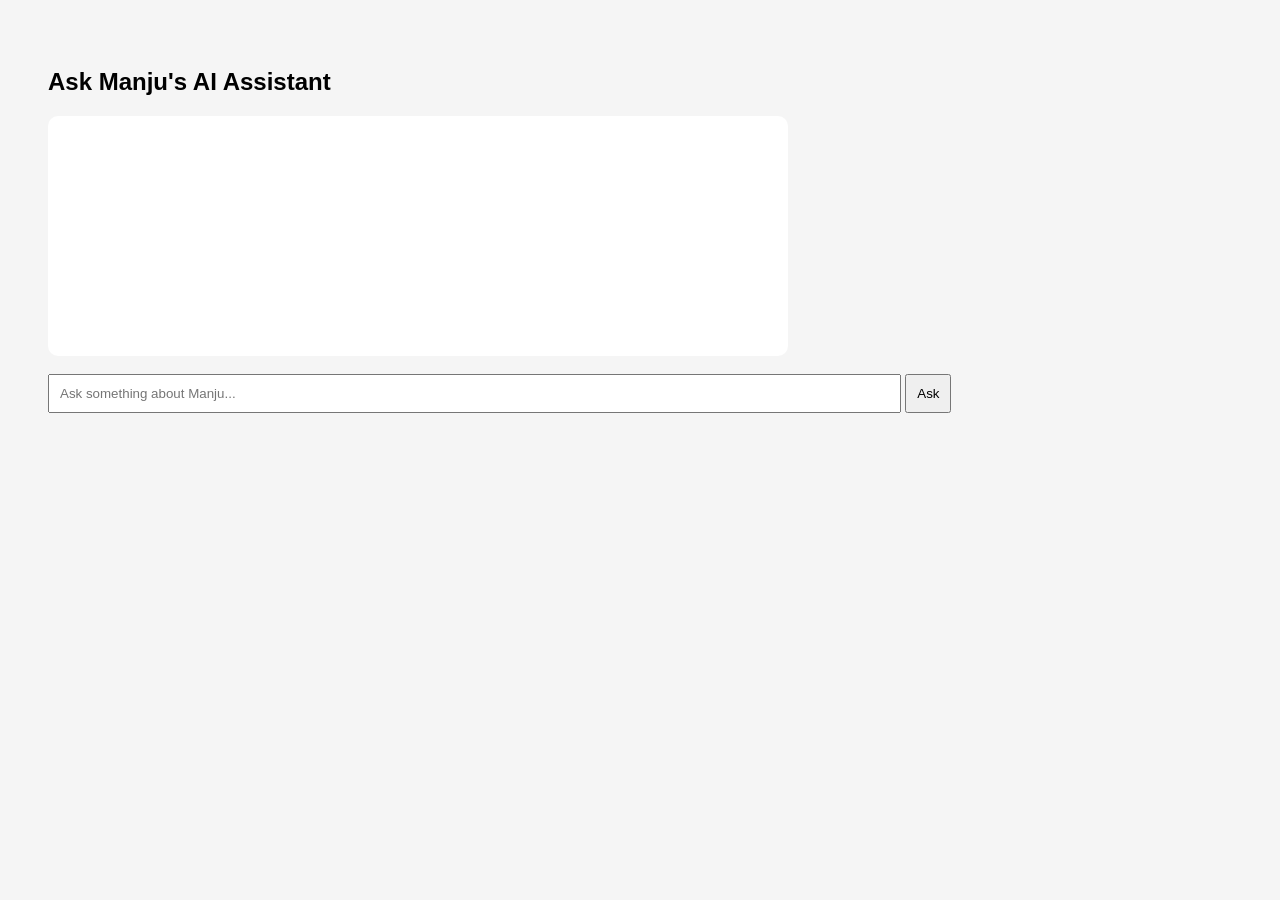
==== index.html @ db9504d4 "initial frontend" ====
<!DOCTYPE html>
<html>

<head>

<title>Manju AI Assistant</title>

<link rel="stylesheet" href="css/style.css">

</head>

<body>

<h2>Ask Manju's AI Assistant</h2>

<div id="chat"></div>

<br>

<input id="question" placeholder="Ask something about Manju...">

<button onclick="ask()">Ask</button>

<script src="js/chat.js"></script>

</body>

</html>
---- css/style.css ----
body{
font-family: Arial;
background:#f5f5f5;
padding:40px;
}

#chat{
background:white;
padding:20px;
border-radius:10px;
max-width:700px;
min-height:200px;
}

input{
width:70%;
padding:10px;
}

button{
padding:10px;
}

.message{
margin-top:15px;
}

.user{
color:blue;
}

.ai{
color:green;
}
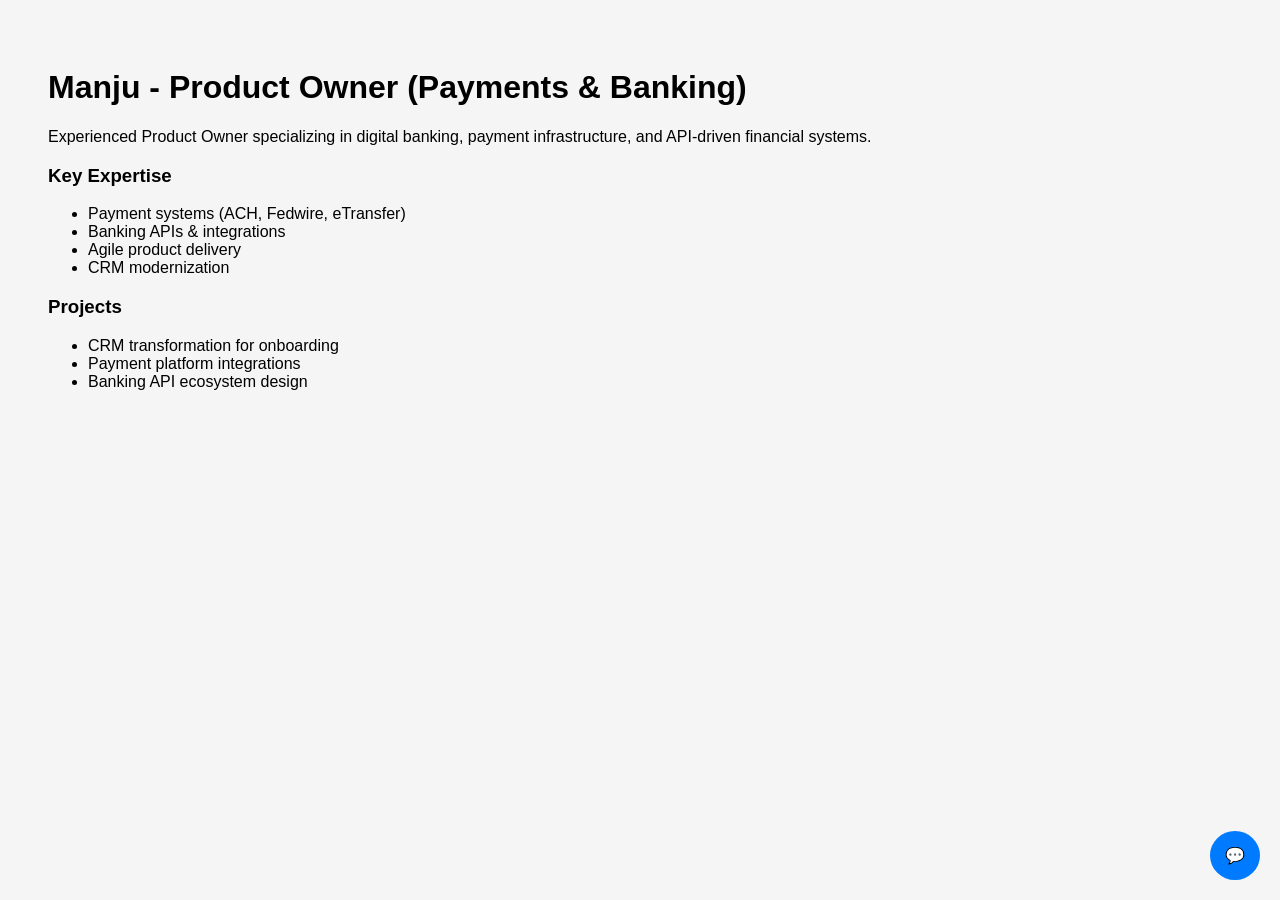
==== commit 84000318: "initial frontend" ====
--- a/index.html
+++ b/index.html
@@ -2,27 +2,56 @@
 <html>
 
 <head>
-
-<title>Manju AI Assistant</title>
-
-<link rel="stylesheet" href="css/style.css">
-
+    <title>Manju | AI Product Portfolio</title>
+    <link rel="stylesheet" href="css/style.css">
 </head>
 
 <body>
 
-<h2>Ask Manju's AI Assistant</h2>
+<h1>Manju - Product Owner (Payments & Banking)</h1>
 
-<div id="chat"></div>
+<p>
+Experienced Product Owner specializing in digital banking, payment infrastructure,
+and API-driven financial systems.
+</p>
 
-<br>
+<h3>Key Expertise</h3>
+<ul>
+<li>Payment systems (ACH, Fedwire, eTransfer)</li>
+<li>Banking APIs & integrations</li>
+<li>Agile product delivery</li>
+<li>CRM modernization</li>
+</ul>
 
-<input id="question" placeholder="Ask something about Manju...">
+<h3>Projects</h3>
+<ul>
+<li>CRM transformation for onboarding</li>
+<li>Payment platform integrations</li>
+<li>Banking API ecosystem design</li>
+</ul>
 
-<button onclick="ask()">Ask</button>
+<!-- Chat Button -->
+<div id="chatbot-button" onclick="toggleChat()">💬</div>
 
-<script src="js/chat.js"></script>
+<!-- Chat Window -->
+<div id="chatbot-container">
+
+    <div id="chat-header">
+        Ask Me Anything
+        <span onclick="toggleChat()">✖</span>
+    </div>
+
+    <div id="chat-body"></div>
+
+    <div id="chat-input-area">
+        <input id="chat-input" placeholder="Ask about Manju..." />
+        <button onclick="sendMessage()">Send</button>
+    </div>
+
+</div>
+
+<script src="js/api.js"></script>
+<script src="js/chatbot.js"></script>
 
 </body>
-
 </html>
--- a/css/style.css
+++ b/css/style.css
@@ -1,34 +1,51 @@
 body{
 font-family: Arial;
+padding:40px;
 background:#f5f5f5;
-padding:40px;
 }
 
-#chat{
-background:white;
-padding:20px;
-border-radius:10px;
-max-width:700px;
-min-height:200px;
+#chatbot-button{
+position:fixed;
+bottom:20px;
+right:20px;
+background:#007bff;
+color:white;
+padding:15px;
+border-radius:50%;
+cursor:pointer;
 }
 
-input{
-width:70%;
+#chatbot-container{
+position:fixed;
+bottom:80px;
+right:20px;
+width:320px;
+height:420px;
+background:white;
+display:none;
+flex-direction:column;
+border-radius:10px;
+box-shadow:0 0 10px rgba(0,0,0,0.2);
+}
+
+#chat-header{
+background:#007bff;
+color:white;
 padding:10px;
 }
 
-button{
+#chat-body{
+flex:1;
+padding:10px;
+overflow-y:auto;
+}
+
+#chat-input-area{
+display:flex;
 padding:10px;
 }
 
-.message{
-margin-top:15px;
-}
-
-.user{
-color:blue;
-}
-
-.ai{
-color:green;
+#chat-input{
+flex:1;
+padding:5px;
 }
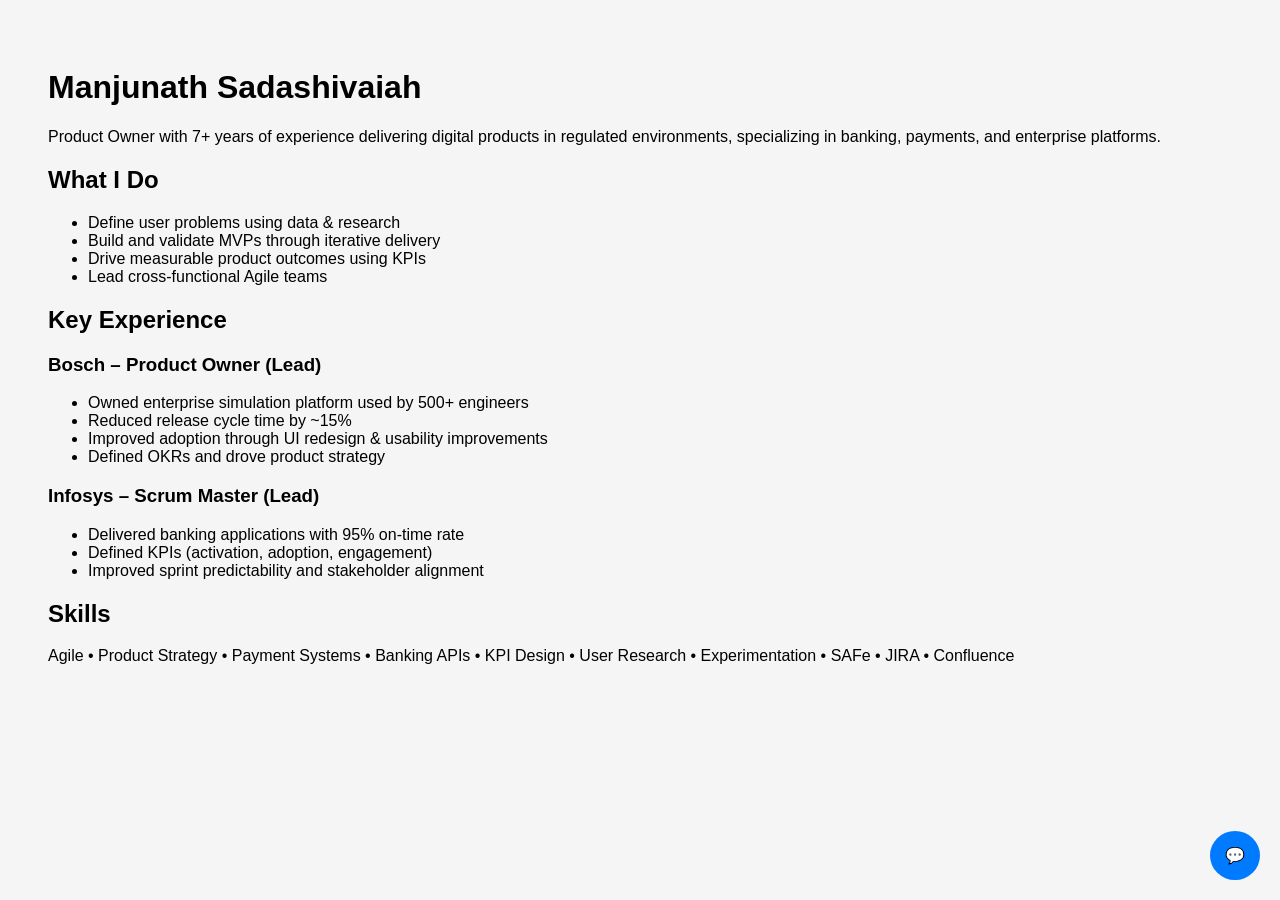
==== commit a593ec32: "chatbot_widget" ====
--- a/index.html
+++ b/index.html
@@ -2,38 +2,53 @@
 <html>
 
 <head>
-    <title>Manju | AI Product Portfolio</title>
+    <title>Manjunath | Product Owner - Payments & Banking</title>
     <link rel="stylesheet" href="css/style.css">
 </head>
 
 <body>
 
-<h1>Manju - Product Owner (Payments & Banking)</h1>
+<h1>Manjunath Sadashivaiah</h1>
 
 <p>
-Experienced Product Owner specializing in digital banking, payment infrastructure,
-and API-driven financial systems.
+Product Owner with 7+ years of experience delivering digital products in regulated environments,
+specializing in banking, payments, and enterprise platforms.
 </p>
 
-<h3>Key Expertise</h3>
+<h2>What I Do</h2>
 <ul>
-<li>Payment systems (ACH, Fedwire, eTransfer)</li>
-<li>Banking APIs & integrations</li>
-<li>Agile product delivery</li>
-<li>CRM modernization</li>
+<li>Define user problems using data & research</li>
+<li>Build and validate MVPs through iterative delivery</li>
+<li>Drive measurable product outcomes using KPIs</li>
+<li>Lead cross-functional Agile teams</li>
 </ul>
 
-<h3>Projects</h3>
+<h2>Key Experience</h2>
+
+<h3>Bosch – Product Owner (Lead)</h3>
 <ul>
-<li>CRM transformation for onboarding</li>
-<li>Payment platform integrations</li>
-<li>Banking API ecosystem design</li>
+<li>Owned enterprise simulation platform used by 500+ engineers</li>
+<li>Reduced release cycle time by ~15%</li>
+<li>Improved adoption through UI redesign & usability improvements</li>
+<li>Defined OKRs and drove product strategy</li>
 </ul>
 
-<!-- Chat Button -->
+<h3>Infosys – Scrum Master (Lead)</h3>
+<ul>
+<li>Delivered banking applications with 95% on-time rate</li>
+<li>Defined KPIs (activation, adoption, engagement)</li>
+<li>Improved sprint predictability and stakeholder alignment</li>
+</ul>
+
+<h2>Skills</h2>
+<p>
+Agile • Product Strategy • Payment Systems • Banking APIs • KPI Design • 
+User Research • Experimentation • SAFe • JIRA • Confluence
+</p>
+
+<!-- CHATBOT -->
 <div id="chatbot-button" onclick="toggleChat()">💬</div>
 
-<!-- Chat Window -->
 <div id="chatbot-container">
 
     <div id="chat-header">
@@ -44,7 +59,7 @@
     <div id="chat-body"></div>
 
     <div id="chat-input-area">
-        <input id="chat-input" placeholder="Ask about Manju..." />
+        <input id="chat-input" placeholder="Ask about Manjunath..." />
         <button onclick="sendMessage()">Send</button>
     </div>
 
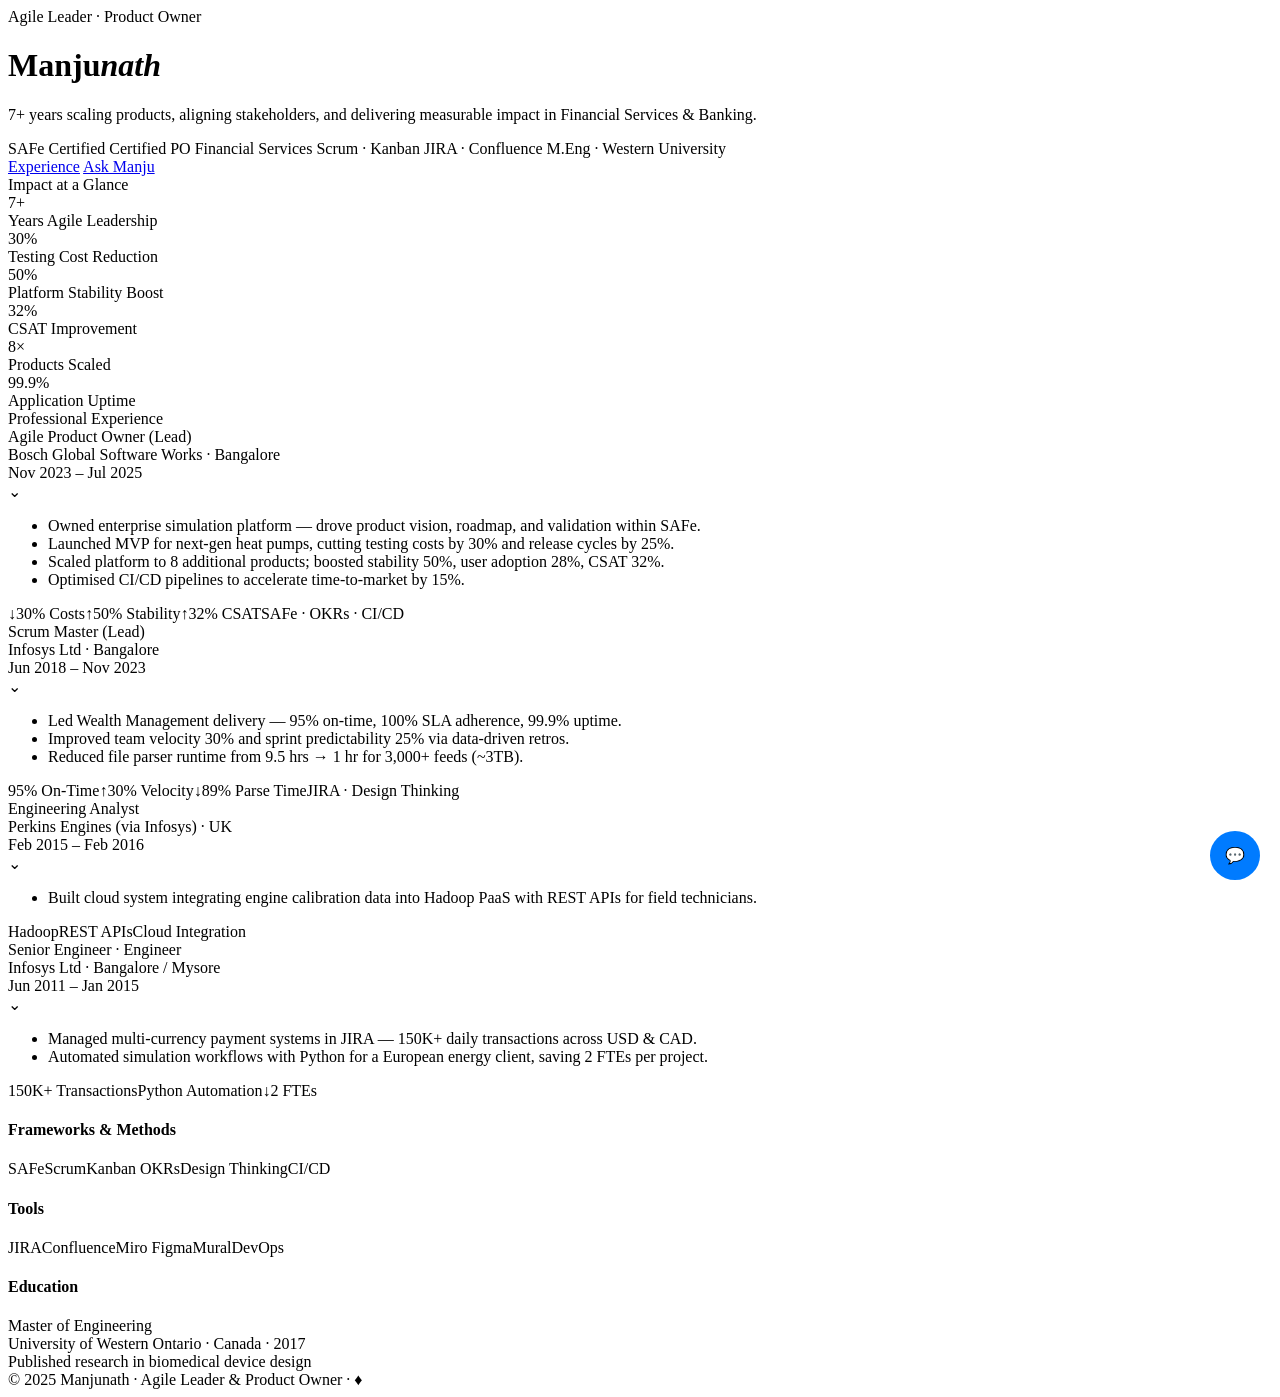
==== commit 51baffc3: "stable basic chatbot version" ====
--- a/index.html
+++ b/index.html
@@ -1,50 +1,105 @@
 <!DOCTYPE html>
-<html>
+<html lang="en">
 
 <head>
-    <title>Manjunath | Product Owner - Payments & Banking</title>
-    <link rel="stylesheet" href="css/style.css">
+    <meta charset="UTF-8">
+    <meta name="viewport" content="width=device-width, initial-scale=1.0">
+    <title>Manjunath — Agile Leader & Product Owner</title>
+    
+  <!-- Fonts -->
+    <link href="https://fonts.googleapis.com/css2?family=Cormorant+Garamond:ital,wght@0,300;0,400;0,600;1,400&family=DM+Sans:wght@300;400;500&display=swap" rel="stylesheet">
+  <!-- site Styles -->   
+     <link rel="stylesheet" href="css/site_Theme.css">
+  <!-- chatbot Styles -->   
+     <link rel="stylesheet" href="css/style.css">
 </head>
-
 <body>
 
-<h1>Manjunath Sadashivaiah</h1>
 
-<p>
-Product Owner with 7+ years of experience delivering digital products in regulated environments,
-specializing in banking, payments, and enterprise platforms.
-</p>
+<header>
+  <div class="header-inner">
+    <div>
+      <div class="eyebrow">Agile Leader · Product Owner</div>
+      <h1 class="name">Manju<em>nath</em></h1>
+      <p class="tagline">7+ years scaling products, aligning stakeholders, and delivering measurable impact in Financial Services &amp; Banking.</p>
+    </div>
+    <div class="header-pills">
+      <span class="pill gold">SAFe Certified</span>
+      <span class="pill gold">Certified PO</span>
+      <span class="pill">Financial Services</span>
+      <span class="pill">Scrum · Kanban</span>
+      <span class="pill">JIRA · Confluence</span>
+      <span class="pill">M.Eng · Western University</span>
+    </div>
+  </div>
+</header>
 
-<h2>What I Do</h2>
-<ul>
-<li>Define user problems using data & research</li>
-<li>Build and validate MVPs through iterative delivery</li>
-<li>Drive measurable product outcomes using KPIs</li>
-<li>Lead cross-functional Agile teams</li>
-</ul>
+<nav>
+  <div class="nav-inner">
+    <a href="#main">Experience</a>
+    <a href="#chat">Ask Manju</a>
+  </div>
+</nav>
 
-<h2>Key Experience</h2>
+<div class="main" id="main">
 
-<h3>Bosch – Product Owner (Lead)</h3>
-<ul>
-<li>Owned enterprise simulation platform used by 500+ engineers</li>
-<li>Reduced release cycle time by ~15%</li>
-<li>Improved adoption through UI redesign & usability improvements</li>
-<li>Defined OKRs and drove product strategy</li>
-</ul>
+  <!-- LEFT -->
+  <div>
+    <div class="section-label">Impact at a Glance</div>
+    <div class="stats-row">
+      <div class="stat"><div class="n">7+</div><div class="d">Years Agile Leadership</div></div>
+      <div class="stat"><div class="n">30%</div><div class="d">Testing Cost Reduction</div></div>
+      <div class="stat"><div class="n">50%</div><div class="d">Platform Stability Boost</div></div>
+      <div class="stat"><div class="n">32%</div><div class="d">CSAT Improvement</div></div>
+      <div class="stat"><div class="n">8×</div><div class="d">Products Scaled</div></div>
+      <div class="stat"><div class="n">99.9%</div><div class="d">Application Uptime</div></div>
+    </div>
+</div>
 
-<h3>Infosys – Scrum Master (Lead)</h3>
-<ul>
-<li>Delivered banking applications with 95% on-time rate</li>
-<li>Defined KPIs (activation, adoption, engagement)</li>
-<li>Improved sprint predictability and stakeholder alignment</li>
-</ul>
+<div id="container"></div>
+<script>
+fetch('Prof_summ.html')
+  .then(res => {
+    if (!res.ok) throw new Error('HTTP ' + res.status);
+    return res.text();
+  })
+  .then(html => {
+    document.getElementById('container').innerHTML = html;
+  })
+  .catch(err => {
+    console.error('Failed to load Prof_summ.html', err);
+    document.getElementById('container').innerHTML = '<p>Unable to load content.</p>';
+  });
+</script>
 
-<h2>Skills</h2>
-<p>
-Agile • Product Strategy • Payment Systems • Banking APIs • KPI Design • 
-User Research • Experimentation • SAFe • JIRA • Confluence
-</p>
+  <!-- RIGHT -->
+  <div class="right-col" id="chat">
+
+    <div class="skill-block">
+      <h4>Frameworks &amp; Methods</h4>
+      <div class="tags">
+        <span class="tag">SAFe</span><span class="tag">Scrum</span><span class="tag">Kanban</span>
+        <span class="tag">OKRs</span><span class="tag">Design Thinking</span><span class="tag">CI/CD</span>
+      </div>
+    </div>
+
+    <div class="skill-block">
+      <h4>Tools</h4>
+      <div class="tags">
+        <span class="tag">JIRA</span><span class="tag">Confluence</span><span class="tag">Miro</span>
+        <span class="tag">Figma</span><span class="tag">Mural</span><span class="tag">DevOps</span>
+      </div>
+    </div>
+
+    <div class="edu-block">
+      <h4>Education</h4>
+      <div class="edu-deg">Master of Engineering</div>
+      <div class="edu-school">University of Western Ontario · Canada · 2017</div>
+      <div class="edu-note">Published research in biomedical device design</div>
+    </div>
+
+<footer>© 2025 Manjunath · Agile Leader &amp; Product Owner · <span>♦</span></footer>
+
 
 <!-- CHATBOT -->
 <div id="chatbot-button" onclick="toggleChat()">💬</div>
@@ -65,6 +120,12 @@
 
 </div>
 
+<script>
+  function toggleCard(element) {
+    element.classList.toggle('open');
+  }
+</script>
+
 <script src="js/api.js"></script>
 <script src="js/chatbot.js"></script>
 
--- a/css/style.css
+++ b/css/style.css
@@ -1,9 +1,3 @@
-body{
-font-family: Arial;
-padding:40px;
-background:#f5f5f5;
-}
-
 #chatbot-button{
 position:fixed;
 bottom:20px;
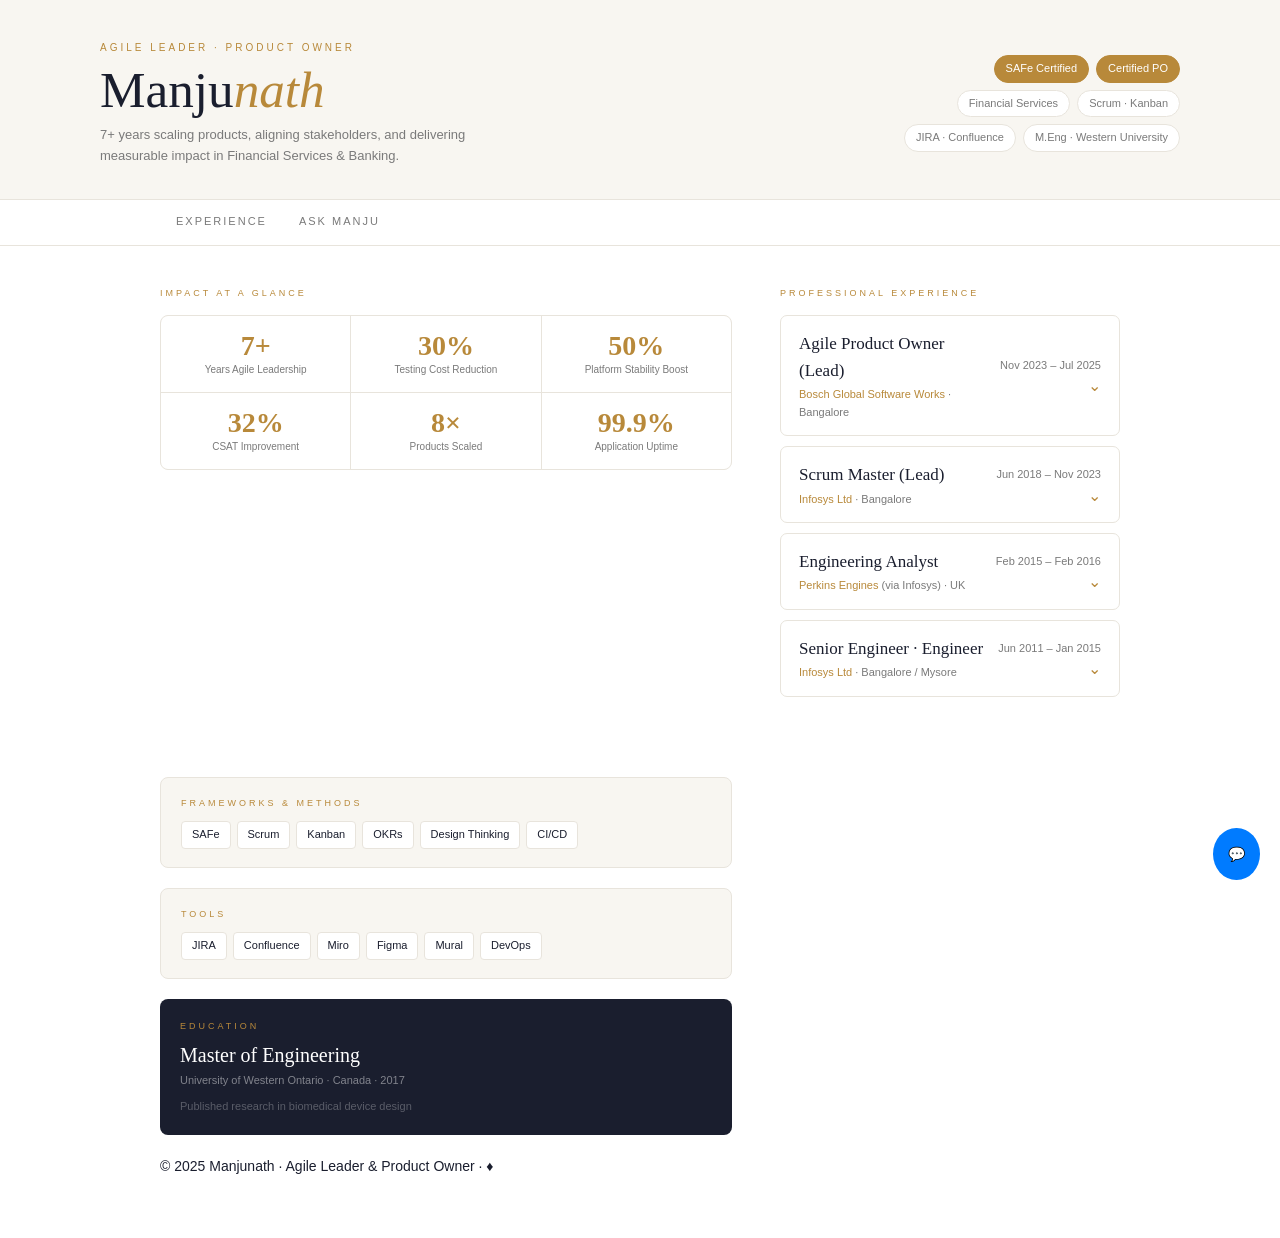
==== commit 61780990: "stable basic chatbot version1" ====
--- a/index.html
+++ b/index.html
@@ -9,7 +9,7 @@
   <!-- Fonts -->
     <link href="https://fonts.googleapis.com/css2?family=Cormorant+Garamond:ital,wght@0,300;0,400;0,600;1,400&family=DM+Sans:wght@300;400;500&display=swap" rel="stylesheet">
   <!-- site Styles -->   
-     <link rel="stylesheet" href="css/site_Theme.css">
+     <link rel="stylesheet" href="css/Site_Theme.css">
   <!-- chatbot Styles -->   
      <link rel="stylesheet" href="css/style.css">
 </head>
--- a/css/Site_Theme.css
+++ b/css/Site_Theme.css
@@ -0,0 +1,263 @@
+  :root {
+    --ink: #1a1e2e;
+    --paper: #ffffff;
+    --gold: #b8893a;
+    --gold-light: #d4a85a;
+    --muted: #7a7a7a;
+    --border: #e8e4dc;
+    --soft: #f8f6f1;
+  }
+  * { margin: 0; padding: 0; box-sizing: border-box; }
+  html { scroll-behavior: smooth; }
+body {
+    font-family: 'DM Sans', sans-serif;
+    background: var(--paper);
+    color: var(--ink);
+    font-size: 14px;
+    line-height: 1.6;
+  }
+
+  /* ── HEADER ── */
+  header {
+    background: var(--soft);
+    border-bottom: 1px solid var(--border);
+    padding: 40px 60px 32px;
+  }
+  .header-inner {
+    max-width: 1080px;
+    margin: 0 auto;
+    display: grid;
+    grid-template-columns: 1fr auto;
+    align-items: center;
+    gap: 40px;
+  }
+  .eyebrow {
+    font-size: 10px;
+    letter-spacing: 3px;
+    text-transform: uppercase;
+    color: var(--gold);
+    font-weight: 500;
+    margin-bottom: 8px;
+  }
+  .name {
+    font-family: 'Cormorant Garamond', serif;
+    font-size: clamp(36px, 4vw, 56px);
+    font-weight: 300;
+    line-height: 1.0;
+    color: var(--ink);
+  }
+  .name em { font-style: italic; color: var(--gold); }
+  .tagline {
+    margin-top: 10px;
+    font-size: 13px;
+    color: var(--muted);
+    max-width: 420px;
+  }
+  .header-pills {
+    display: flex;
+    flex-wrap: wrap;
+    gap: 7px;
+    justify-content: flex-end;
+    max-width: 280px;
+  }
+  .pill {
+    background: var(--paper);
+    border: 1px solid var(--border);
+    font-size: 11px;
+    padding: 4px 11px;
+    border-radius: 20px;
+    color: var(--muted);
+  }
+  .pill.gold { background: var(--gold); color: #fff; border-color: var(--gold); font-weight: 500; }
+
+  /* ── NAV ── */
+  nav {
+    background: var(--paper);
+    border-bottom: 1px solid var(--border);
+    position: sticky;
+    top: 0;
+    z-index: 100;
+  }
+  .nav-inner {
+    max-width: 1080px;
+    margin: 0 auto;
+    display: flex;
+    padding: 0 60px;
+  }
+  nav a {
+    color: var(--muted);
+    text-decoration: none;
+    font-size: 11px;
+    letter-spacing: 2px;
+    text-transform: uppercase;
+    font-weight: 500;
+    padding: 13px 16px;
+    border-bottom: 2px solid transparent;
+    transition: color 0.2s, border-color 0.2s;
+  }
+  nav a:hover { color: var(--gold); border-bottom-color: var(--gold); }
+
+  /* ── MAIN GRID ── */
+  .main {
+    max-width: 1080px;
+    margin: 0 auto;
+    padding: 40px 60px 60px;
+    display: grid;
+    grid-template-columns: 1fr 340px;
+    gap: 48px;
+    align-items: start;
+  }
+
+  /* ── LEFT COLUMN ── */
+  .section-label {
+    font-size: 9px;
+    letter-spacing: 3px;
+    text-transform: uppercase;
+    color: var(--gold);
+    font-weight: 500;
+    margin-bottom: 14px;
+  }
+
+  .stats-row {
+    display: grid;
+    grid-template-columns: repeat(3, 1fr);
+    gap: 1px;
+    background: var(--border);
+    border: 1px solid var(--border);
+    border-radius: 8px;
+    overflow: hidden;
+    margin-bottom: 32px;
+  }
+  .stat {
+    background: var(--paper);
+    padding: 16px 18px;
+    text-align: center;
+  }
+  .stat .n {
+    font-family: 'Cormorant Garamond', serif;
+    font-size: 28px;
+    font-weight: 600;
+    color: var(--gold);
+    line-height: 1;
+  }
+  .stat .d { font-size: 10px; color: var(--muted); margin-top: 3px; line-height: 1.3; }
+
+  .exp-list { display: flex; flex-direction: column; gap: 10px; margin-bottom: 32px; }
+  .exp-card {
+    border: 1px solid var(--border);
+    border-radius: 7px;
+    overflow: hidden;
+    cursor: pointer;
+    transition: border-color 0.2s;
+    background: var(--paper);
+  }
+  .exp-card:hover { border-color: var(--gold); }
+  .exp-head {
+    display: flex;
+    align-items: center;
+    justify-content: space-between;
+    padding: 14px 18px;
+    gap: 12px;
+  }
+  .exp-role {
+    font-family: 'Cormorant Garamond', serif;
+    font-size: 17px;
+    font-weight: 400;
+    color: var(--ink);
+  }
+  .exp-co {
+    font-size: 11px;
+    color: var(--muted);
+    margin-top: 2px;
+  }
+  .exp-co span { color: var(--gold); font-weight: 500; }
+  .exp-right { text-align: right; flex-shrink: 0; }
+  .exp-date { font-size: 11px; color: var(--muted); white-space: nowrap; }
+  .toggle-icon {
+    color: var(--gold);
+    font-size: 16px;
+    line-height: 1;
+    margin-top: 4px;
+    transition: transform 0.3s;
+    display: block;
+    text-align: right;
+  }
+  .exp-card.open .toggle-icon { transform: rotate(180deg); }
+  .exp-body { max-height: 0; overflow: hidden; transition: max-height 0.35s ease; }
+  .exp-card.open .exp-body { max-height: 500px; }
+  .exp-body-inner {
+    padding: 12px 18px 16px;
+    border-top: 1px solid var(--border);
+    background: var(--soft);
+  }
+  .exp-body ul { list-style: none; display: flex; flex-direction: column; gap: 7px; }
+  .exp-body li {
+    font-size: 12.5px;
+    color: #444;
+    padding-left: 14px;
+    position: relative;
+    line-height: 1.55;
+  }
+  .exp-body li::before { content: '–'; position: absolute; left: 0; color: var(--gold); }
+  .badges { display: flex; flex-wrap: wrap; gap: 6px; margin-top: 10px; }
+  .badge {
+    background: var(--ink);
+    color: #d4a85a;
+    font-size: 10px;
+    padding: 3px 9px;
+    border-radius: 20px;
+    font-weight: 500;
+  }
+
+  /* ── RIGHT COLUMN ── */
+  .right-col { display: flex; flex-direction: column; gap: 20px; }
+
+  .skill-block {
+    background: var(--soft);
+    border: 1px solid var(--border);
+    border-radius: 8px;
+    padding: 18px 20px;
+  }
+  .skill-block h4 {
+    font-size: 9px;
+    letter-spacing: 3px;
+    text-transform: uppercase;
+    color: var(--gold);
+    font-weight: 500;
+    margin-bottom: 11px;
+  }
+  .tags { display: flex; flex-wrap: wrap; gap: 6px; }
+  .tag {
+    background: var(--paper);
+    border: 1px solid var(--border);
+    font-size: 11px;
+    padding: 4px 10px;
+    border-radius: 4px;
+    color: var(--ink);
+    transition: all 0.15s;
+  }
+  .tag:hover { background: var(--gold); color: #fff; border-color: var(--gold); }
+
+  .edu-block {
+    background: var(--ink);
+    border-radius: 8px;
+    padding: 20px;
+    color: var(--paper);
+  }
+  .edu-block h4 {
+    font-size: 9px;
+    letter-spacing: 3px;
+    text-transform: uppercase;
+    color: var(--gold);
+    font-weight: 500;
+    margin-bottom: 10px;
+  }
+  .edu-deg {
+    font-family: 'Cormorant Garamond', serif;
+    font-size: 20px;
+    font-weight: 300;
+    color: #fff;
+    line-height: 1.2;
+  }
+  .edu-school { font-size: 11px; color: rgba(255,255,255,0.45); margin-top: 5px; }
+  .edu-note { font-size: 11px; color: rgba(255,255,255,0.28); margin-top: 8px; }
